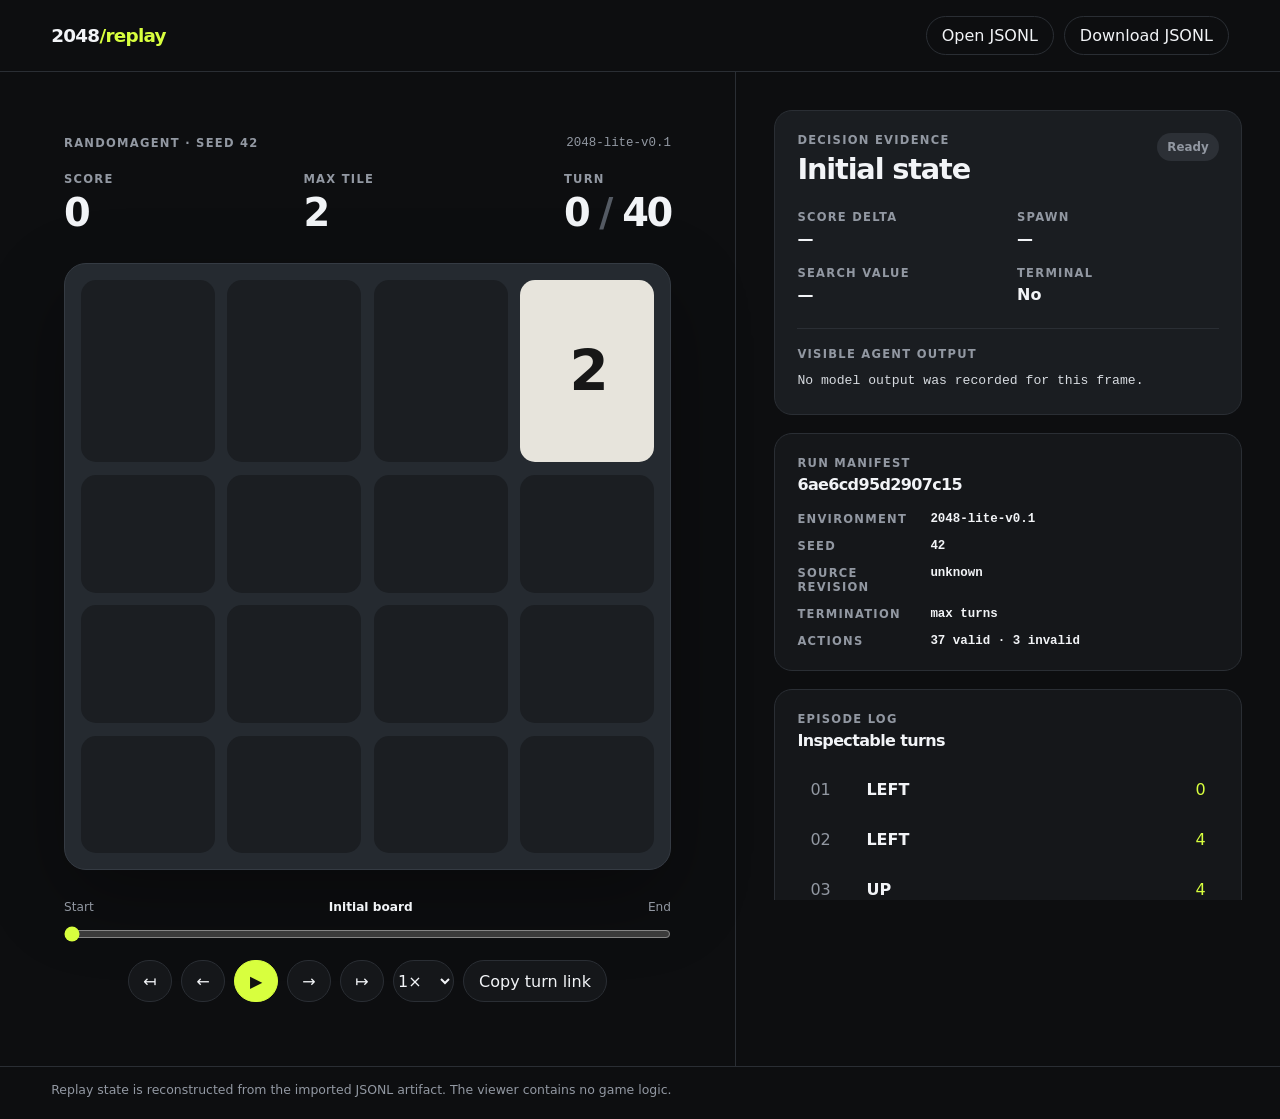
==== viewer/index.html @ 3c28d0d6 "add reproducible episode replays" ====
<!doctype html>
<html lang="en">
  <head>
    <meta charset="utf-8" />
    <meta name="viewport" content="width=device-width, initial-scale=1" />
    <meta name="description" content="Inspect a reproducible 2048 agent episode turn by turn." />
    <title>2048 Episode Replay</title>
    <link rel="stylesheet" href="styles.css" />
  </head>
  <body>
    <header class="site-header">
      <a class="brand" href="../README.md" aria-label="2048 project">2048<span>/replay</span></a>
      <div class="header-actions">
        <label class="file-button" for="replay-file">Open JSONL</label>
        <input id="replay-file" type="file" accept=".jsonl,application/json" />
        <button id="download" class="quiet-button" type="button">Download JSONL</button>
      </div>
    </header>

    <main>
      <section class="replay-column" aria-label="Episode replay">
        <div class="eyebrow-row">
          <p class="eyebrow" id="agent-label">Loading episode…</p>
          <p class="environment" id="environment-label"></p>
        </div>
        <div class="score-row">
          <div>
            <span class="metric-label">Score</span>
            <strong id="score">0</strong>
          </div>
          <div>
            <span class="metric-label">Max tile</span>
            <strong id="max-tile">2</strong>
          </div>
          <div>
            <span class="metric-label">Turn</span>
            <strong><span id="turn">0</span><span class="metric-muted"> / </span><span id="turn-total">0</span></strong>
          </div>
        </div>

        <div id="board" class="board" role="img" aria-label="2048 board"></div>

        <div class="timeline-block">
          <div class="timeline-labels">
            <span>Start</span>
            <span id="timeline-event">Initial board</span>
            <span>End</span>
          </div>
          <input id="timeline" type="range" min="0" max="0" value="0" aria-label="Replay turn" />
          <div class="controls" aria-label="Replay controls">
            <button id="start" type="button" aria-label="Jump to start">↤</button>
            <button id="previous" type="button" aria-label="Previous turn">←</button>
            <button id="play" class="primary-control" type="button" aria-label="Play replay">▶</button>
            <button id="next" type="button" aria-label="Next turn">→</button>
            <button id="end" type="button" aria-label="Jump to end">↦</button>
            <select id="speed" aria-label="Playback speed">
              <option value="1200">0.5×</option>
              <option value="600" selected>1×</option>
              <option value="300">2×</option>
            </select>
            <button id="copy-link" class="copy-link" type="button">Copy turn link</button>
          </div>
        </div>
      </section>

      <aside class="evidence-column" aria-label="Episode evidence">
        <section class="panel decision-panel">
          <div class="panel-heading">
            <div>
              <p class="eyebrow">Decision evidence</p>
              <h1 id="action-title">Initial state</h1>
            </div>
            <span id="validity" class="status neutral">Ready</span>
          </div>
          <dl class="decision-grid">
            <div><dt>Score delta</dt><dd id="score-delta">—</dd></div>
            <div><dt>Spawn</dt><dd id="spawn">—</dd></div>
            <div><dt>Search value</dt><dd id="decision-value">—</dd></div>
            <div><dt>Terminal</dt><dd id="terminal">No</dd></div>
          </dl>
          <div class="output-block">
            <p class="metric-label">Visible agent output</p>
            <pre id="agent-output">No model output was recorded for this frame.</pre>
          </div>
        </section>

        <section class="panel">
          <div class="panel-heading compact">
            <div>
              <p class="eyebrow">Run manifest</p>
              <h2 id="episode-id">—</h2>
            </div>
          </div>
          <dl class="manifest-list">
            <div><dt>Environment</dt><dd id="manifest-environment">—</dd></div>
            <div><dt>Seed</dt><dd id="seed">—</dd></div>
            <div><dt>Source revision</dt><dd id="revision">—</dd></div>
            <div><dt>Termination</dt><dd id="termination">—</dd></div>
            <div><dt>Actions</dt><dd id="actions">—</dd></div>
          </dl>
        </section>

        <section class="panel log-panel">
          <div class="panel-heading compact">
            <div>
              <p class="eyebrow">Episode log</p>
              <h2>Inspectable turns</h2>
            </div>
          </div>
          <ol id="turn-log" class="turn-log"></ol>
        </section>
      </aside>
    </main>

    <footer>
      <p>Replay state is reconstructed from the imported JSONL artifact. The viewer contains no game logic.</p>
      <p id="error" role="alert"></p>
    </footer>

    <script src="app.js" defer></script>
  </body>
</html>
---- viewer/styles.css ----
:root {
  color-scheme: dark;
  --background: #0d0e10;
  --panel: #15171a;
  --panel-strong: #1a1d21;
  --line: #2a2e34;
  --muted: #9298a2;
  --text: #f2f4f7;
  --accent: #d8ff3e;
  --accent-dark: #9ebd1d;
  --success: #6ee7a7;
  --danger: #ff7c7c;
  --board: #252a30;
}

* { box-sizing: border-box; }

body {
  margin: 0;
  min-width: 320px;
  background: var(--background);
  color: var(--text);
  font-family: Inter, ui-sans-serif, system-ui, -apple-system, BlinkMacSystemFont, "Segoe UI", sans-serif;
}

button, select, input { font: inherit; }
button, select, .file-button { border-radius: 999px; }
button, select, .file-button { border: 1px solid var(--line); }

.site-header {
  height: 72px;
  display: flex;
  align-items: center;
  justify-content: space-between;
  padding: 0 clamp(20px, 4vw, 64px);
  border-bottom: 1px solid var(--line);
}

.brand {
  color: var(--text);
  font-size: 1.15rem;
  font-weight: 850;
  letter-spacing: -0.04em;
  text-decoration: none;
}

.brand span { color: var(--accent); }
.header-actions { display: flex; gap: 10px; align-items: center; }
#replay-file { position: absolute; inline-size: 1px; block-size: 1px; opacity: 0; }

.file-button, .quiet-button, .copy-link {
  padding: 9px 15px;
  background: transparent;
  color: var(--text);
  cursor: pointer;
}

.file-button:hover, .quiet-button:hover, .copy-link:hover { border-color: var(--muted); }

main {
  display: grid;
  grid-template-columns: minmax(430px, 1.15fr) minmax(360px, 0.85fr);
  min-height: calc(100vh - 124px);
}

.replay-column {
  display: flex;
  flex-direction: column;
  justify-content: center;
  padding: clamp(28px, 5vw, 72px);
  border-right: 1px solid var(--line);
}

.evidence-column {
  padding: clamp(24px, 3vw, 48px);
  display: flex;
  flex-direction: column;
  gap: 18px;
  max-height: calc(100vh - 72px);
  overflow-y: auto;
}

.eyebrow-row, .panel-heading, .score-row, .controls, .timeline-labels {
  display: flex;
  align-items: center;
  justify-content: space-between;
}

.eyebrow, .metric-label, dt {
  margin: 0;
  color: var(--muted);
  font-size: 0.72rem;
  font-weight: 750;
  letter-spacing: 0.11em;
  text-transform: uppercase;
}

.environment { margin: 0; color: var(--muted); font-family: ui-monospace, monospace; font-size: 0.78rem; }
.score-row { margin: 22px 0 28px; gap: 24px; }
.score-row > div { display: grid; gap: 4px; }
.score-row strong { font-size: clamp(1.5rem, 3vw, 2.6rem); letter-spacing: -0.06em; }
.metric-muted { color: #555b64; }

.board {
  width: min(100%, 620px);
  aspect-ratio: 1;
  align-self: center;
  padding: clamp(10px, 1.5vw, 16px);
  display: grid;
  grid-template-columns: repeat(4, 1fr);
  gap: clamp(8px, 1vw, 13px);
  border: 1px solid #353b43;
  border-radius: 22px;
  background: var(--board);
  box-shadow: 0 28px 80px rgba(0, 0, 0, 0.32);
}

.tile {
  display: grid;
  place-items: center;
  border-radius: 15px;
  background: #1b1e22;
  color: #171717;
  font-size: clamp(1.25rem, 4.4vw, 3.6rem);
  font-weight: 900;
  letter-spacing: -0.07em;
  transition: background 160ms ease, transform 160ms ease;
}

.tile[data-value="0"] { color: transparent; background: #1b1e22; }
.tile[data-value="2"] { background: #e7e4dc; }
.tile[data-value="4"] { background: #dbe7ca; }
.tile[data-value="8"] { background: #ffce74; }
.tile[data-value="16"] { background: #ffad66; }
.tile[data-value="32"] { background: #ff8268; }
.tile[data-value="64"] { background: #ff5d66; }
.tile[data-value="128"] { background: #eaff76; }
.tile[data-value="256"] { background: #d8ff3e; }
.tile[data-value="512"] { background: #b9f53c; }
.tile[data-value="1024"], .tile[data-value="2048"] { background: #69e7a0; font-size: clamp(1rem, 3.6vw, 3rem); }

.timeline-block { margin-top: 30px; }
.timeline-labels { color: var(--muted); font-size: 0.76rem; }
#timeline-event { color: var(--text); font-weight: 650; }
#timeline { width: 100%; accent-color: var(--accent); margin: 12px 0 18px; }
.controls { justify-content: center; flex-wrap: wrap; gap: 9px; }
.controls button, .controls select {
  min-width: 44px;
  min-height: 42px;
  background: var(--panel);
  color: var(--text);
  cursor: pointer;
}
.controls button:hover { border-color: var(--muted); }
.controls .primary-control { background: var(--accent); border-color: var(--accent); color: #111; }
.controls .copy-link { min-width: auto; padding-inline: 15px; }

.panel { padding: 22px; border: 1px solid var(--line); border-radius: 18px; background: var(--panel); }
.decision-panel { background: var(--panel-strong); }
.panel-heading { align-items: flex-start; gap: 16px; }
.panel-heading h1, .panel-heading h2 { margin: 5px 0 0; letter-spacing: -0.04em; }
.panel-heading h1 { font-size: 1.8rem; }
.panel-heading h2 { font-size: 1rem; }
.panel-heading.compact { margin-bottom: 18px; }
.status { padding: 7px 10px; border-radius: 999px; font-size: 0.74rem; font-weight: 800; }
.status.neutral { background: #2c3036; color: var(--muted); }
.status.valid { background: rgba(110, 231, 167, 0.12); color: var(--success); }
.status.invalid { background: rgba(255, 124, 124, 0.12); color: var(--danger); }

.decision-grid { display: grid; grid-template-columns: 1fr 1fr; gap: 18px; margin: 24px 0; }
.decision-grid div, .manifest-list div { display: grid; gap: 5px; }
dd { margin: 0; font-weight: 700; }
.output-block { border-top: 1px solid var(--line); padding-top: 18px; }
pre { margin: 10px 0 0; max-height: 260px; overflow: auto; white-space: pre-wrap; color: #d7dbe0; font: 0.82rem/1.55 ui-monospace, monospace; }

.manifest-list { margin: 0; display: grid; gap: 13px; }
.manifest-list div { grid-template-columns: 128px 1fr; }
.manifest-list dd { font-family: ui-monospace, monospace; font-size: 0.78rem; overflow-wrap: anywhere; }

.log-panel { flex: 1; min-height: 260px; }
.turn-log { margin: 0; padding: 0; display: grid; gap: 7px; list-style: none; }
.turn-log button {
  width: 100%;
  padding: 11px 12px;
  display: grid;
  grid-template-columns: 44px 1fr auto;
  gap: 12px;
  text-align: left;
  border-radius: 10px;
  border: 1px solid transparent;
  background: transparent;
  color: var(--text);
  cursor: pointer;
}
.turn-log button:hover, .turn-log button.active { background: #20242a; border-color: var(--line); }
.turn-log .turn-number { color: var(--muted); }
.turn-log .turn-score { color: var(--accent); }

footer {
  min-height: 52px;
  padding: 15px clamp(20px, 4vw, 64px);
  display: flex;
  justify-content: space-between;
  gap: 24px;
  border-top: 1px solid var(--line);
  color: var(--muted);
  font-size: 0.78rem;
}
footer p { margin: 0; }
#error { color: var(--danger); }

@media (max-width: 900px) {
  main { grid-template-columns: 1fr; }
  .replay-column { border-right: 0; border-bottom: 1px solid var(--line); }
  .evidence-column { max-height: none; }
}

@media (max-width: 520px) {
  .site-header { height: auto; min-height: 72px; align-items: flex-start; padding-block: 16px; }
  .header-actions { flex-direction: column; align-items: stretch; }
  .score-row { gap: 12px; }
  .score-row strong { font-size: 1.35rem; }
  .board { border-radius: 16px; }
  .tile { border-radius: 10px; }
  .manifest-list div { grid-template-columns: 1fr; }
  footer { flex-direction: column; }
}

@media (prefers-reduced-motion: reduce) {
  .tile { transition: none; }
}
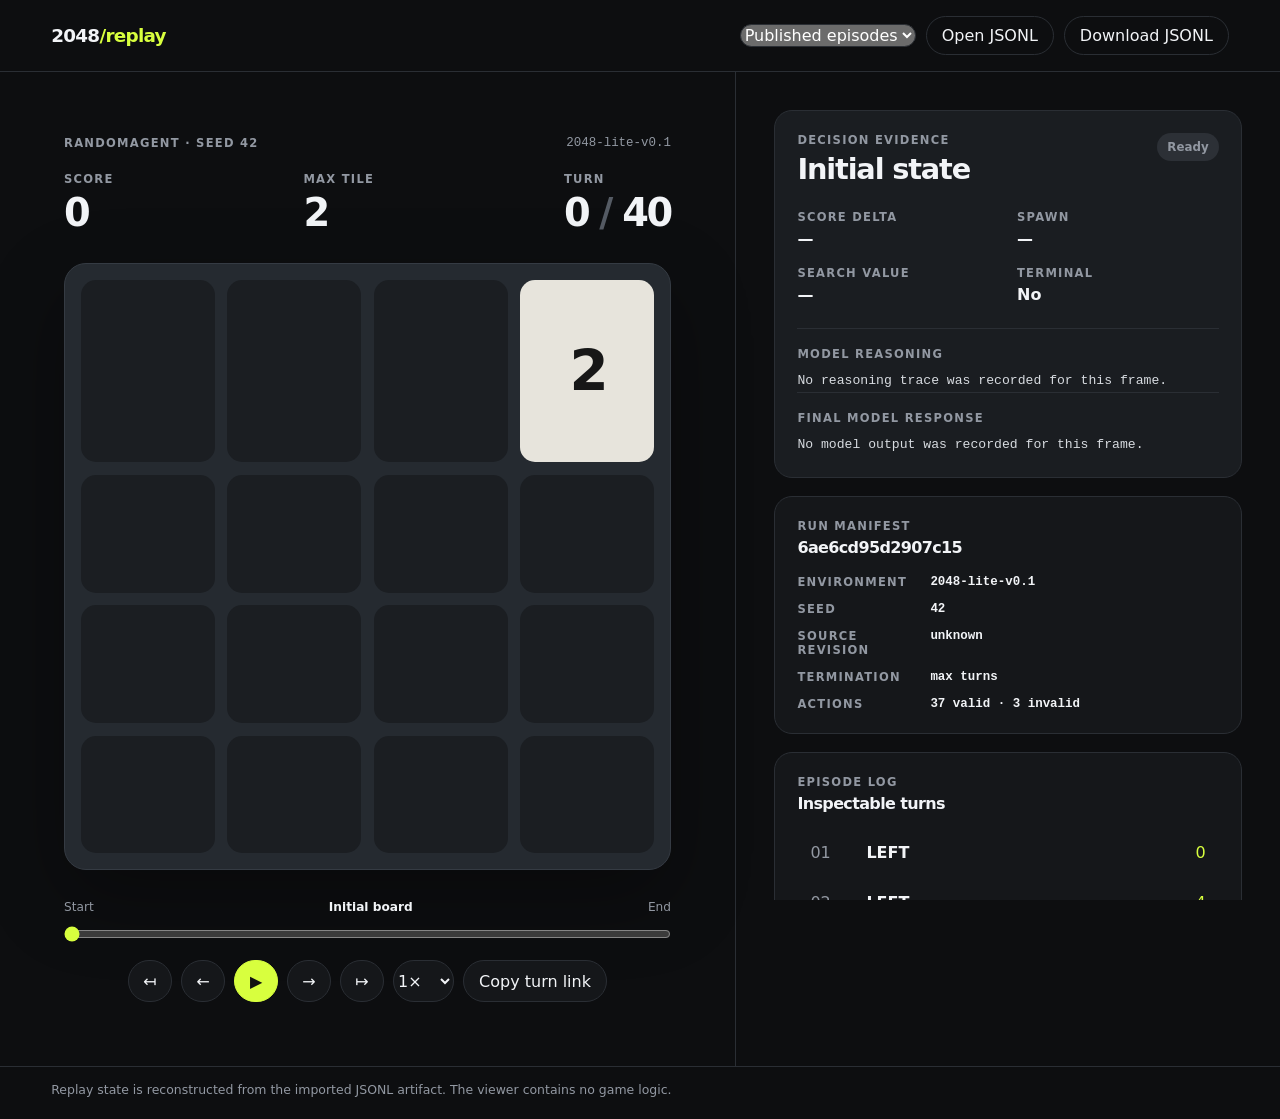
==== commit ef303e1e: "add canonical baseline evaluation pack" ====
--- a/viewer/index.html
+++ b/viewer/index.html
@@ -11,6 +11,9 @@
     <header class="site-header">
       <a class="brand" href="../README.md" aria-label="2048 project">2048<span>/replay</span></a>
       <div class="header-actions">
+        <select id="catalog-episode" aria-label="Published model episode">
+          <option value="">Published episodes</option>
+        </select>
         <label class="file-button" for="replay-file">Open JSONL</label>
         <input id="replay-file" type="file" accept=".jsonl,application/json" />
         <button id="download" class="quiet-button" type="button">Download JSONL</button>
@@ -79,7 +82,11 @@
             <div><dt>Terminal</dt><dd id="terminal">No</dd></div>
           </dl>
           <div class="output-block">
-            <p class="metric-label">Visible agent output</p>
+            <p class="metric-label">Model reasoning</p>
+            <pre id="agent-reasoning">No reasoning trace was recorded for this frame.</pre>
+          </div>
+          <div class="output-block">
+            <p class="metric-label">Final model response</p>
             <pre id="agent-output">No model output was recorded for this frame.</pre>
           </div>
         </section>
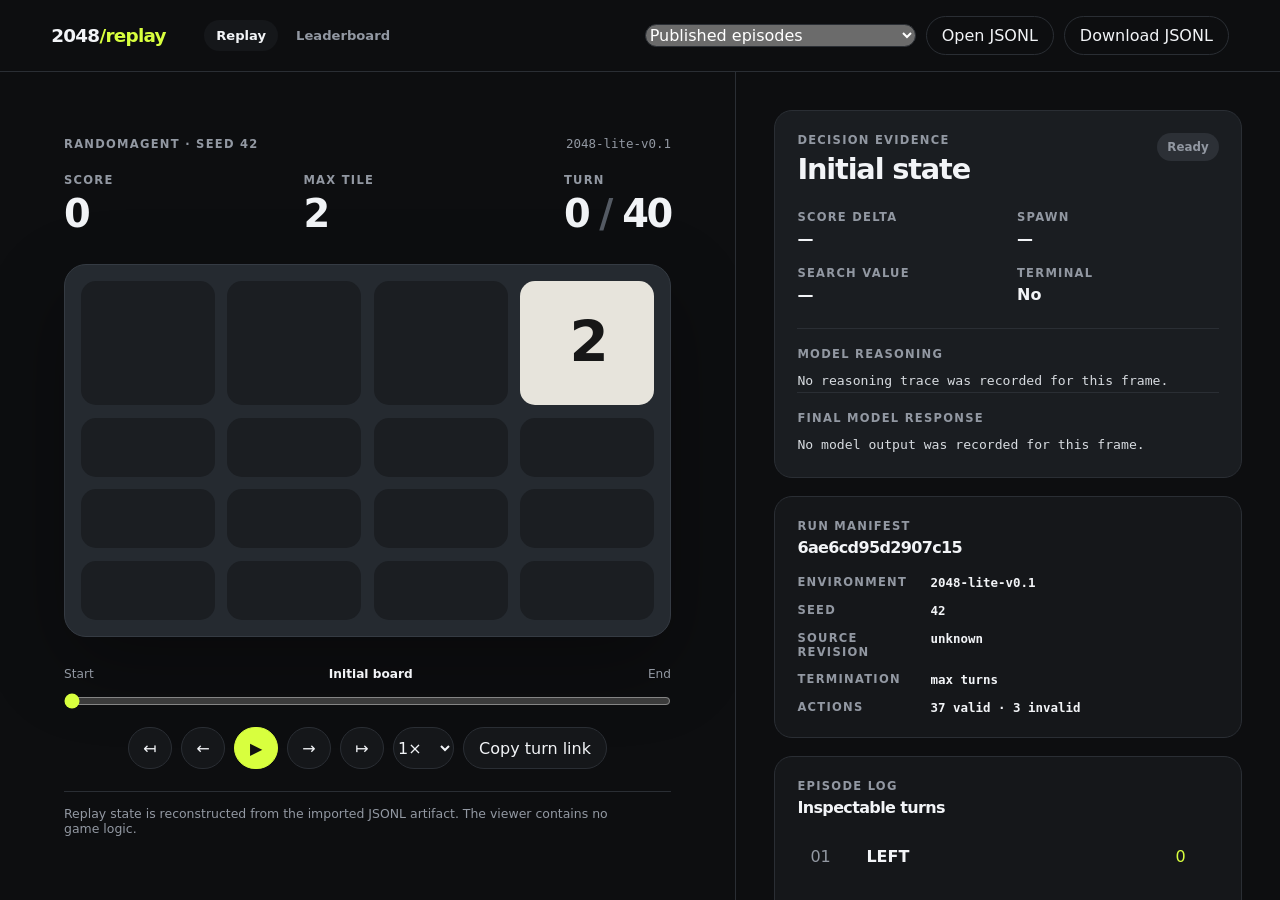
==== commit 8c12ebd9: "Add leaderboard and contain replay log" ====
--- a/viewer/index.html
+++ b/viewer/index.html
@@ -7,9 +7,15 @@
     <title>2048 Episode Replay</title>
     <link rel="stylesheet" href="styles.css" />
   </head>
-  <body>
+  <body class="replay-page">
     <header class="site-header">
-      <a class="brand" href="../README.md" aria-label="2048 project">2048<span>/replay</span></a>
+      <div class="header-primary">
+        <a class="brand" href="index.html" aria-label="2048 replay home">2048<span>/replay</span></a>
+        <nav class="site-nav" aria-label="Viewer pages">
+          <a class="active" href="index.html" aria-current="page">Replay</a>
+          <a href="leaderboard.html">Leaderboard</a>
+        </nav>
+      </div>
       <div class="header-actions">
         <select id="catalog-episode" aria-label="Published model episode">
           <option value="">Published episodes</option>
@@ -20,7 +26,7 @@
       </div>
     </header>
 
-    <main>
+    <main class="replay-layout">
       <section class="replay-column" aria-label="Episode replay">
         <div class="eyebrow-row">
           <p class="eyebrow" id="agent-label">Loading episode…</p>
@@ -64,6 +70,11 @@
             <button id="copy-link" class="copy-link" type="button">Copy turn link</button>
           </div>
         </div>
+
+        <footer class="viewer-footer">
+          <p>Replay state is reconstructed from the imported JSONL artifact. The viewer contains no game logic.</p>
+          <p id="error" role="alert"></p>
+        </footer>
       </section>
 
       <aside class="evidence-column" aria-label="Episode evidence">
@@ -119,11 +130,6 @@
       </aside>
     </main>
 
-    <footer>
-      <p>Replay state is reconstructed from the imported JSONL artifact. The viewer contains no game logic.</p>
-      <p id="error" role="alert"></p>
-    </footer>
-
     <script src="app.js" defer></script>
   </body>
 </html>
--- a/viewer/styles.css
+++ b/viewer/styles.css
@@ -23,6 +23,8 @@
   font-family: Inter, ui-sans-serif, system-ui, -apple-system, BlinkMacSystemFont, "Segoe UI", sans-serif;
 }
 
+.replay-page { height: 100dvh; overflow: hidden; }
+
 button, select, input { font: inherit; }
 button, select, .file-button { border-radius: 999px; }
 button, select, .file-button { border: 1px solid var(--line); }
@@ -36,6 +38,19 @@
   border-bottom: 1px solid var(--line);
 }
 
+.header-primary, .site-nav { display: flex; align-items: center; }
+.header-primary { gap: clamp(22px, 3vw, 44px); }
+.site-nav { gap: 6px; }
+.site-nav a {
+  padding: 8px 12px;
+  border-radius: 999px;
+  color: var(--muted);
+  font-size: 0.82rem;
+  font-weight: 700;
+  text-decoration: none;
+}
+.site-nav a:hover, .site-nav a.active { background: var(--panel); color: var(--text); }
+
 .brand {
   color: var(--text);
   font-size: 1.15rem;
@@ -57,18 +72,21 @@
 
 .file-button:hover, .quiet-button:hover, .copy-link:hover { border-color: var(--muted); }
 
-main {
+.replay-layout {
   display: grid;
   grid-template-columns: minmax(430px, 1.15fr) minmax(360px, 0.85fr);
-  min-height: calc(100vh - 124px);
+  height: calc(100dvh - 72px);
+  min-height: 0;
 }
 
 .replay-column {
   display: flex;
   flex-direction: column;
-  justify-content: center;
+  justify-content: flex-start;
   padding: clamp(28px, 5vw, 72px);
   border-right: 1px solid var(--line);
+  min-height: 0;
+  overflow-y: auto;
 }
 
 .evidence-column {
@@ -76,7 +94,8 @@
   display: flex;
   flex-direction: column;
   gap: 18px;
-  max-height: calc(100vh - 72px);
+  height: 100%;
+  min-height: 0;
   overflow-y: auto;
 }
 
@@ -177,8 +196,24 @@
 .manifest-list div { grid-template-columns: 128px 1fr; }
 .manifest-list dd { font-family: ui-monospace, monospace; font-size: 0.78rem; overflow-wrap: anywhere; }
 
-.log-panel { flex: 1; min-height: 260px; }
-.turn-log { margin: 0; padding: 0; display: grid; gap: 7px; list-style: none; }
+.log-panel {
+  flex: 0 0 clamp(260px, 42vh, 560px);
+  min-height: 0;
+  display: flex;
+  flex-direction: column;
+  overflow: hidden;
+}
+.turn-log {
+  min-height: 0;
+  margin: 0;
+  padding: 0 5px 0 0;
+  display: grid;
+  gap: 7px;
+  overflow-y: auto;
+  overscroll-behavior: contain;
+  scrollbar-gutter: stable;
+  list-style: none;
+}
 .turn-log button {
   width: 100%;
   padding: 11px 12px;
@@ -196,9 +231,9 @@
 .turn-log .turn-number { color: var(--muted); }
 .turn-log .turn-score { color: var(--accent); }
 
-footer {
-  min-height: 52px;
-  padding: 15px clamp(20px, 4vw, 64px);
+.viewer-footer {
+  margin-top: 22px;
+  padding-top: 14px;
   display: flex;
   justify-content: space-between;
   gap: 24px;
@@ -206,24 +241,109 @@
   color: var(--muted);
   font-size: 0.78rem;
 }
-footer p { margin: 0; }
+.viewer-footer p { margin: 0; }
 #error { color: var(--danger); }
 
+.leaderboard-page { min-height: 100dvh; }
+.leaderboard-layout {
+  width: min(1500px, 100%);
+  margin: 0 auto;
+  padding: clamp(40px, 6vw, 88px) clamp(20px, 4vw, 64px);
+}
+.leaderboard-hero { max-width: 980px; }
+.leaderboard-hero h1 {
+  margin: 10px 0 16px;
+  font-size: clamp(2.6rem, 7vw, 6.6rem);
+  line-height: 0.93;
+  letter-spacing: -0.075em;
+}
+.leaderboard-intro {
+  max-width: 760px;
+  margin: 0;
+  color: #bdc2ca;
+  font-size: clamp(1rem, 1.8vw, 1.25rem);
+  line-height: 1.6;
+}
+.evaluation-contract {
+  margin: clamp(30px, 5vw, 56px) 0;
+  display: grid;
+  grid-template-columns: repeat(4, minmax(140px, 1fr));
+  gap: 16px;
+}
+.evaluation-contract div { display: grid; gap: 8px; }
+.evaluation-contract dd { font-family: ui-monospace, monospace; }
+.leaderboard-panel {
+  padding: clamp(20px, 3vw, 34px);
+  border: 1px solid var(--line);
+  border-radius: 22px;
+  background: var(--panel);
+}
+.leaderboard-heading { display: flex; align-items: flex-end; justify-content: space-between; gap: 24px; margin-bottom: 24px; }
+.leaderboard-heading h2 { margin: 6px 0 0; font-size: 1.6rem; letter-spacing: -0.04em; }
+.leaderboard-count { margin: 0; color: var(--muted); font-size: 0.85rem; }
+.table-scroll { overflow-x: auto; }
+.leaderboard-panel table { width: 100%; min-width: 1050px; border-collapse: collapse; }
+.leaderboard-panel th {
+  padding: 13px 16px;
+  border-bottom: 1px solid var(--line);
+  color: var(--muted);
+  font-size: 0.7rem;
+  letter-spacing: 0.09em;
+  text-align: left;
+  text-transform: uppercase;
+}
+.leaderboard-panel td { padding: 20px 16px; border-bottom: 1px solid var(--line); vertical-align: middle; }
+.leaderboard-panel tbody tr:last-child td { border-bottom: 0; }
+.leaderboard-panel tbody tr:hover { background: var(--panel-strong); }
+.rank-cell { color: var(--muted); font: 700 1rem ui-monospace, monospace; }
+.agent-identity { min-width: 160px; display: grid; gap: 5px; }
+.agent-identity strong { font-size: 1rem; }
+.agent-identity span { color: var(--muted); font-size: 0.75rem; }
+.primary-metric { color: var(--accent); font-size: 1.2rem; font-weight: 850; }
+.episode-links { min-width: 350px; display: flex; flex-wrap: wrap; gap: 7px; }
+.episode-links a {
+  padding: 7px 9px;
+  display: grid;
+  gap: 2px;
+  border: 1px solid var(--line);
+  border-radius: 9px;
+  color: var(--text);
+  text-decoration: none;
+}
+.episode-links a:hover { border-color: var(--accent-dark); background: rgba(216, 255, 62, 0.05); }
+.episode-links span { color: var(--muted); font-size: 0.62rem; text-transform: uppercase; }
+.episode-links strong { font: 700 0.78rem ui-monospace, monospace; }
+.leaderboard-error { margin: 18px 0 0; color: var(--danger); }
+
 @media (max-width: 900px) {
-  main { grid-template-columns: 1fr; }
+  .replay-page { height: auto; overflow: auto; }
+  .replay-layout { height: auto; grid-template-columns: 1fr; }
   .replay-column { border-right: 0; border-bottom: 1px solid var(--line); }
-  .evidence-column { max-height: none; }
+  .evidence-column { height: auto; }
+  .evaluation-contract { grid-template-columns: 1fr 1fr; }
 }
 
 @media (max-width: 520px) {
-  .site-header { height: auto; min-height: 72px; align-items: flex-start; padding-block: 16px; }
-  .header-actions { flex-direction: column; align-items: stretch; }
+  .site-header {
+    height: auto;
+    min-height: 72px;
+    padding-block: 16px;
+    flex-direction: column;
+    align-items: stretch;
+    gap: 16px;
+  }
+  .header-primary { justify-content: space-between; gap: 10px; }
+  .header-actions { width: 100%; flex-wrap: wrap; align-items: stretch; }
+  .header-actions > * { flex: 1 1 auto; text-align: center; }
+  #catalog-episode { flex-basis: 100%; width: 100%; }
   .score-row { gap: 12px; }
   .score-row strong { font-size: 1.35rem; }
   .board { border-radius: 16px; }
   .tile { border-radius: 10px; }
   .manifest-list div { grid-template-columns: 1fr; }
-  footer { flex-direction: column; }
+  .viewer-footer { flex-direction: column; }
+  .evaluation-contract { grid-template-columns: 1fr; }
+  .leaderboard-panel { padding-inline: 14px; }
 }
 
 @media (prefers-reduced-motion: reduce) {
